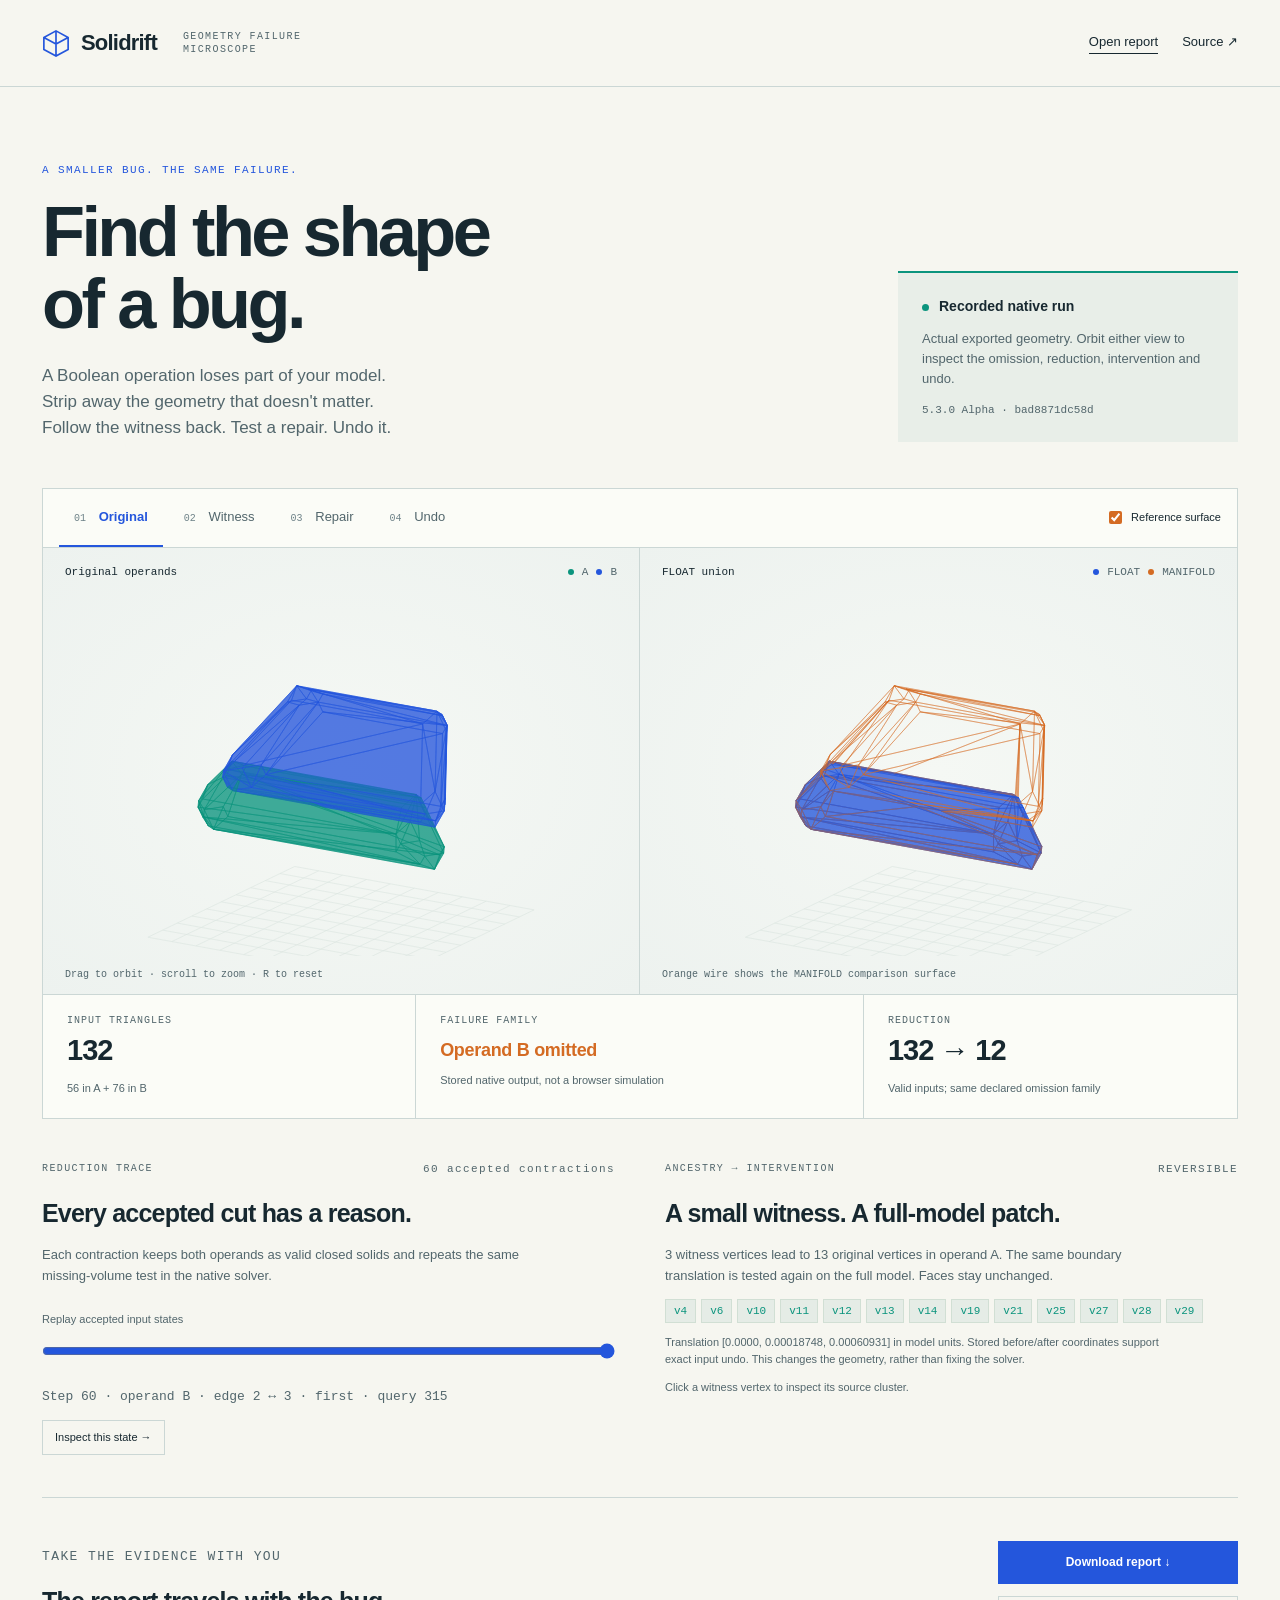
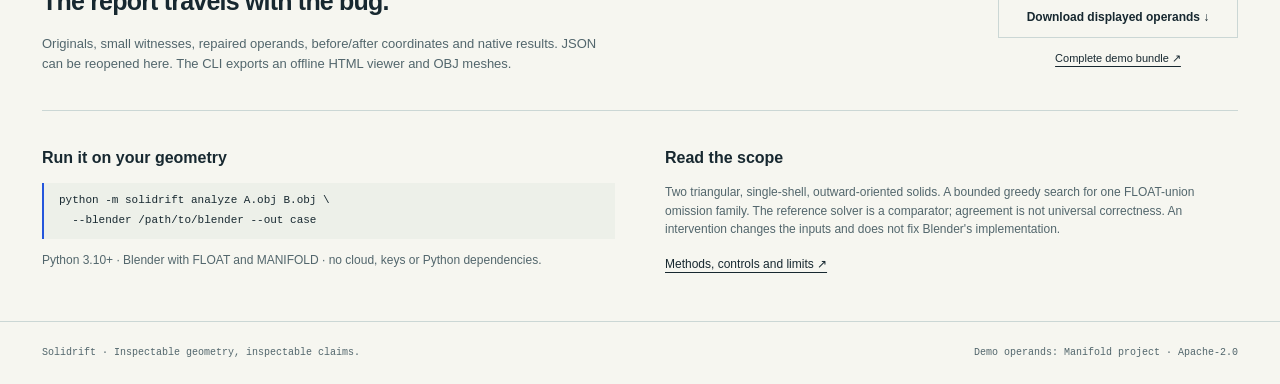
==== index.html @ 68c34d04 "Publish recorded native Solidrift investigation and portable evidence" ====
<!doctype html>
<html lang="en">
<head>
<meta charset="utf-8"><meta name="viewport" content="width=device-width,initial-scale=1">
<meta name="description" content="A geometry failure microscope. Inspect a real Blender Boolean failure, its valid reduced witness, and a reversible patch.">
<title>Solidrift · Find the shape of a bug</title>
<link rel="stylesheet" href="style.css">
</head>
<body>
<header><a class="brand" href="#"><svg viewBox="0 0 30 30" aria-hidden="true"><path d="M15 2 28 9 28 22 15 29 2 22 2 9Z M2 9 15 16 28 9 M15 16V29 M15 2V16"/></svg>Solidrift<span>GEOMETRY FAILURE MICROSCOPE</span></a><nav><label class="load">Open report<input id="file" type="file" accept=".json,application/json"></label><a href="https://github.com/nazeeh111/Solidrift">Source ↗</a></nav></header>
<main>
<section class="intro"><div><p class="eyebrow">A SMALLER BUG. THE SAME FAILURE.</p><h1>Find the shape<br>of a bug.</h1><p class="lead">A Boolean operation loses part of your model.<br>Strip away the geometry that doesn't matter.<br>Follow the witness back. Test a repair. Undo it.</p></div><aside class="receipt"><span class="dot"></span><b id="receipt-title">Loading native evidence</b><p id="receipt-detail">This viewer displays recorded geometry. Analysis runs locally in Blender.</p><p class="mono" id="backend"></p></aside></section>
<div id="error" role="alert" hidden></div>
<section class="workbench" aria-label="Geometry investigation">
<div class="stagebar" role="group" aria-label="Investigation stage"><button data-stage="original" class="active"><span>01</span> Original</button><button data-stage="witness"><span>02</span> Witness</button><button data-stage="repaired"><span>03</span> Repair</button><button data-stage="undo"><span>04</span> Undo</button><label class="reference"><input id="reference" type="checkbox" checked> Reference surface</label></div>
<div class="canvases"><figure><figcaption><span id="input-title">Input operands</span><span class="key"><i class="a"></i>A <i class="b"></i>B</span></figcaption><canvas id="input" tabindex="0" aria-label="Input mesh viewer. Drag to orbit, scroll to zoom, arrow keys to rotate, R to reset."></canvas><p class="canvas-note" id="input-note">Drag to orbit · scroll to zoom · R to reset</p></figure><figure><figcaption><span id="output-title">FLOAT union</span><span class="key"><i class="f"></i>FLOAT <i class="r"></i>MANIFOLD</span></figcaption><canvas id="output" tabindex="0" aria-label="Boolean output viewer. Drag to orbit, scroll to zoom, arrow keys to rotate, R to reset."></canvas><p class="canvas-note" id="output-note">Orange wire shows the comparison solver</p></figure></div>
<div class="facts"><div><small>INPUT TRIANGLES</small><strong id="triangles">—</strong><span id="triangle-detail"></span></div><div><small>FAILURE FAMILY</small><strong class="status" id="fault">—</strong><span id="fault-detail"></span></div><div><small id="third-label">REDUCTION</small><strong id="third">—</strong><span id="third-detail"></span></div></div>
</section>
<section class="inspection"><div class="timeline"><div class="section-title"><span>REDUCTION TRACE</span><span class="mono" id="step-count"></span></div><h2>Every accepted cut has a reason.</h2><p>Each contraction keeps both operands as valid closed solids and repeats the same missing-volume test in the native solver.</p><label for="step">Replay accepted input states</label><input id="step" type="range" min="0" max="0" value="0"><p id="step-detail" class="mono"></p><button id="trace-view" class="quiet">Inspect this state →</button></div><div class="ancestry"><div class="section-title"><span>ANCESTRY → INTERVENTION</span><span class="mono">REVERSIBLE</span></div><h2>A small witness. A full-model patch.</h2><p id="patch-description"></p><div id="patch-vertices" class="indices"></div><p class="annotation" id="patch-bound"></p><p class="annotation" id="selection">Click a witness vertex to inspect its source cluster.</p></div></section>
<section class="exports"><div><p class="eyebrow">TAKE THE EVIDENCE WITH YOU</p><h2>The report travels with the bug.</h2><p>Originals, small witnesses, repaired operands, before/after coordinates and native results. JSON can be reopened here. The CLI exports an offline HTML viewer and OBJ meshes.</p></div><div class="export-actions"><button id="download-json">Download report ↓</button><button id="download-input" class="quiet">Download displayed operands ↓</button><a id="evidence-link" href="demo/evidence.zip">Complete demo bundle ↗</a></div></section>
<section class="boundaries"><div><h3>Run it on your geometry</h3><pre><code>python -m solidrift analyze A.obj B.obj \
  --blender /path/to/blender --out case</code></pre><p>Python 3.10+ · Blender with FLOAT and MANIFOLD · no cloud, keys or Python dependencies.</p></div><div><h3>Read the scope</h3><p id="scope">Two triangular, single-shell, outward-oriented solids. A bounded greedy search for one FLOAT-union omission family. The reference solver is a comparator; agreement is not universal correctness. An intervention changes the inputs and does not fix Blender's implementation.</p><a href="https://github.com/nazeeh111/Solidrift/blob/main/docs/EVIDENCE.md">Methods, controls and limits ↗</a></div></section>
</main><footer><span>Solidrift · Inspectable geometry, inspectable claims.</span><span>Demo operands: Manifold project · Apache-2.0</span></footer>
<script id="solidrift-data" type="application/json">__SOLIDRIFT_DATA__</script>
<script src="app.js"></script>
</body></html>
---- style.css ----
:root{--paper:#f6f6f0;--ink:#172830;--muted:#52666c;--line:#cbd7d5;--blue:#2456dc;--teal:#0b947d;--orange:#d46b23}*{box-sizing:border-box}body{margin:0;background:var(--paper);color:var(--ink);font:15px/1.55 -apple-system,BlinkMacSystemFont,"Segoe UI",sans-serif}button,input,a{ -webkit-tap-highlight-color:transparent}button,a,label{touch-action:manipulation}a{color:inherit;text-underline-offset:4px}button{font:inherit;cursor:pointer}button:focus-visible,a:focus-visible,label:focus-within,canvas:focus-visible{outline:3px solid var(--blue);outline-offset:3px}header{max-width:1440px;padding:26px 42px;display:flex;justify-content:space-between;align-items:center;margin:auto;border-bottom:1px solid var(--line)}.brand{font-size:22px;font-weight:750;letter-spacing:-.8px;text-decoration:none;display:flex;align-items:center;gap:11px}.brand svg{width:28px;fill:none;stroke:var(--blue);stroke-width:1.8}.brand span{font:10px/1.3 ui-monospace,monospace;letter-spacing:1.4px;margin-left:15px;color:var(--muted);max-width:140px}nav{display:flex;gap:24px;font-size:13px}nav a{text-decoration:none}.load{cursor:pointer;border-bottom:1px solid var(--ink)}.load input{position:absolute;width:1px;height:1px;opacity:0}main{max-width:1320px;padding:0 42px;margin:auto}.intro{display:flex;justify-content:space-between;align-items:flex-end;padding:64px 0 46px;gap:40px}.eyebrow,.section-title{font:11px/1.5 ui-monospace,monospace;letter-spacing:1.4px;color:var(--blue)}h1{font-size:clamp(45px,5.5vw,76px);line-height:1.03;letter-spacing:-3.6px;margin:17px 0 22px;font-weight:630}h2{font-size:25px;letter-spacing:-.8px;font-weight:600;margin:16px 0 10px}h3{font-size:16px;font-weight:650;margin:0 0 12px}.lead{font-size:17px;line-height:1.55;margin:0;color:var(--muted)}.receipt{max-width:340px;padding:23px 24px;background:#e8eee8;border-top:2px solid var(--teal);font-size:13px;align-self:flex-end}.receipt p{color:var(--muted);margin:12px 0 0}.receipt b{font-size:14px}.dot{display:inline-block;width:7px;height:7px;border-radius:50%;background:var(--teal);margin-right:10px}.mono{font-family:ui-monospace,SFMono-Regular,Consolas,monospace;font-size:11px}.workbench{border:1px solid var(--line);background:#fbfcf7}.stagebar{display:flex;border-bottom:1px solid var(--line);padding:0 16px;gap:6px;align-items:center}.stagebar button{border:0;background:none;color:var(--muted);padding:18px 15px;font-size:13px;border-bottom:2px solid transparent}.stagebar button span{font:10px ui-monospace,monospace;padding-right:9px;color:#6f8389}.stagebar button.active{color:var(--blue);border-bottom-color:var(--blue);font-weight:650}.stagebar button:disabled{opacity:.4;cursor:default}.reference{margin-left:auto;font-size:11px;display:flex;align-items:center;gap:6px}.reference input{accent-color:var(--orange)}.canvases{display:grid;grid-template-columns:1fr 1fr}figure{margin:0;min-width:0;position:relative;background:radial-gradient(ellipse at 50% 50%,#f5f8f4,#edf2ef)}figure:first-child{border-right:1px solid var(--line)}figcaption{display:flex;justify-content:space-between;padding:18px 22px;font:11px ui-monospace,monospace}.key{display:flex;align-items:center;gap:8px;color:var(--muted)}.key i{width:6px;height:6px;border-radius:50%;display:inline-block}.a{background:var(--teal)}.b,.f{background:var(--blue)}.r{background:var(--orange)}canvas{display:block;width:100%;height:360px;touch-action:none;cursor:grab}canvas:active{cursor:grabbing}.canvas-note{font:10px ui-monospace,monospace;color:var(--muted);padding:13px 22px;margin:0;min-height:38px}.facts{display:grid;grid-template-columns:1fr 1.2fr 1fr;border-top:1px solid var(--line)}.facts>div{padding:20px 24px;border-right:1px solid var(--line)}.facts>div:last-child{border:0}.facts small{display:block;font:10px ui-monospace,monospace;letter-spacing:1px;color:var(--muted)}.facts strong{display:block;font-size:29px;font-weight:550;letter-spacing:-1px;line-height:1.35;margin:5px 0}.facts strong.status{font-size:18px;color:var(--orange);letter-spacing:-.3px;padding-top:7px}.facts span{font-size:11px;color:var(--muted)}.inspection{display:grid;grid-template-columns:1fr 1fr;gap:50px;padding:42px 0}.inspection>div{min-width:0}.section-title{display:flex;justify-content:space-between;color:var(--muted);font-size:10px}.inspection p{font-size:13px;color:var(--muted);max-width:500px}.timeline label{display:block;font-size:11px;color:var(--muted);margin-top:25px}.timeline input{width:100%;accent-color:var(--blue);margin:15px 0}.indices{display:flex;gap:5px;flex-wrap:wrap}.indices span{font:11px ui-monospace,monospace;padding:5px 8px;background:#e5ece6;color:var(--teal);border:1px solid #d1dfd4}.annotation{font-size:11px!important}.exports{border-top:1px solid var(--line);border-bottom:1px solid var(--line);padding:36px 0;display:flex;justify-content:space-between;align-items:center;gap:50px}.exports p{font-size:13px;color:var(--muted);max-width:560px;margin-bottom:0}.export-actions{display:flex;flex-direction:column;align-items:stretch;gap:12px;min-width:240px}.export-actions button{background:var(--blue);color:white;border:1px solid var(--blue);padding:11px 17px;font-size:12px;font-weight:600}.quiet{background:transparent!important;border:1px solid var(--line)!important;color:var(--ink)!important;padding:8px 12px;font-size:11px}.export-actions a{font-size:11px;text-align:center}.boundaries{display:grid;grid-template-columns:1fr 1fr;gap:50px;padding:35px 0 40px}.boundaries p{font-size:12px;color:var(--muted)}pre{white-space:pre-wrap;word-break:break-word;font:11px/1.8 ui-monospace,monospace;border-left:2px solid var(--blue);padding:8px 15px;background:#edf0e9;margin:0}.boundaries a{font-size:12px}footer{max-width:1440px;padding:25px 42px;margin:auto;border-top:1px solid var(--line);display:flex;justify-content:space-between;font:10px ui-monospace,monospace;color:var(--muted);gap:20px}#error{padding:15px;margin-bottom:15px;background:#fee9de;color:#753219;border:1px solid #d48154;font-size:13px}button:disabled{opacity:.45;cursor:default}@media(max-width:760px){header{padding:18px 22px}.brand span{display:none}nav{gap:15px;font-size:11px}main{padding:0 22px}.intro{padding:36px 0 26px;display:block}.receipt{max-width:none;margin-top:28px}h1{letter-spacing:-2px}.stagebar{flex-wrap:wrap;padding:0 5px;gap:0}.stagebar button{padding:14px 9px;font-size:11px}.reference{padding:10px;width:100%;margin:0;border-top:1px solid var(--line)}.canvases{grid-template-columns:1fr}figure:first-child{border-right:0;border-bottom:1px solid var(--line)}canvas{height:280px}.facts{grid-template-columns:1fr 1fr}.facts>div{padding:15px}.facts>div:last-child{grid-column:1/-1;border-top:1px solid var(--line)}.facts strong{font-size:23px}.inspection,.boundaries{grid-template-columns:1fr;gap:28px}.exports{display:block}.export-actions{margin-top:25px}.export-actions a{text-align:left}footer{padding:20px 22px;flex-direction:column;gap:9px}}@media(prefers-reduced-motion:reduce){*{scroll-behavior:auto!important}}
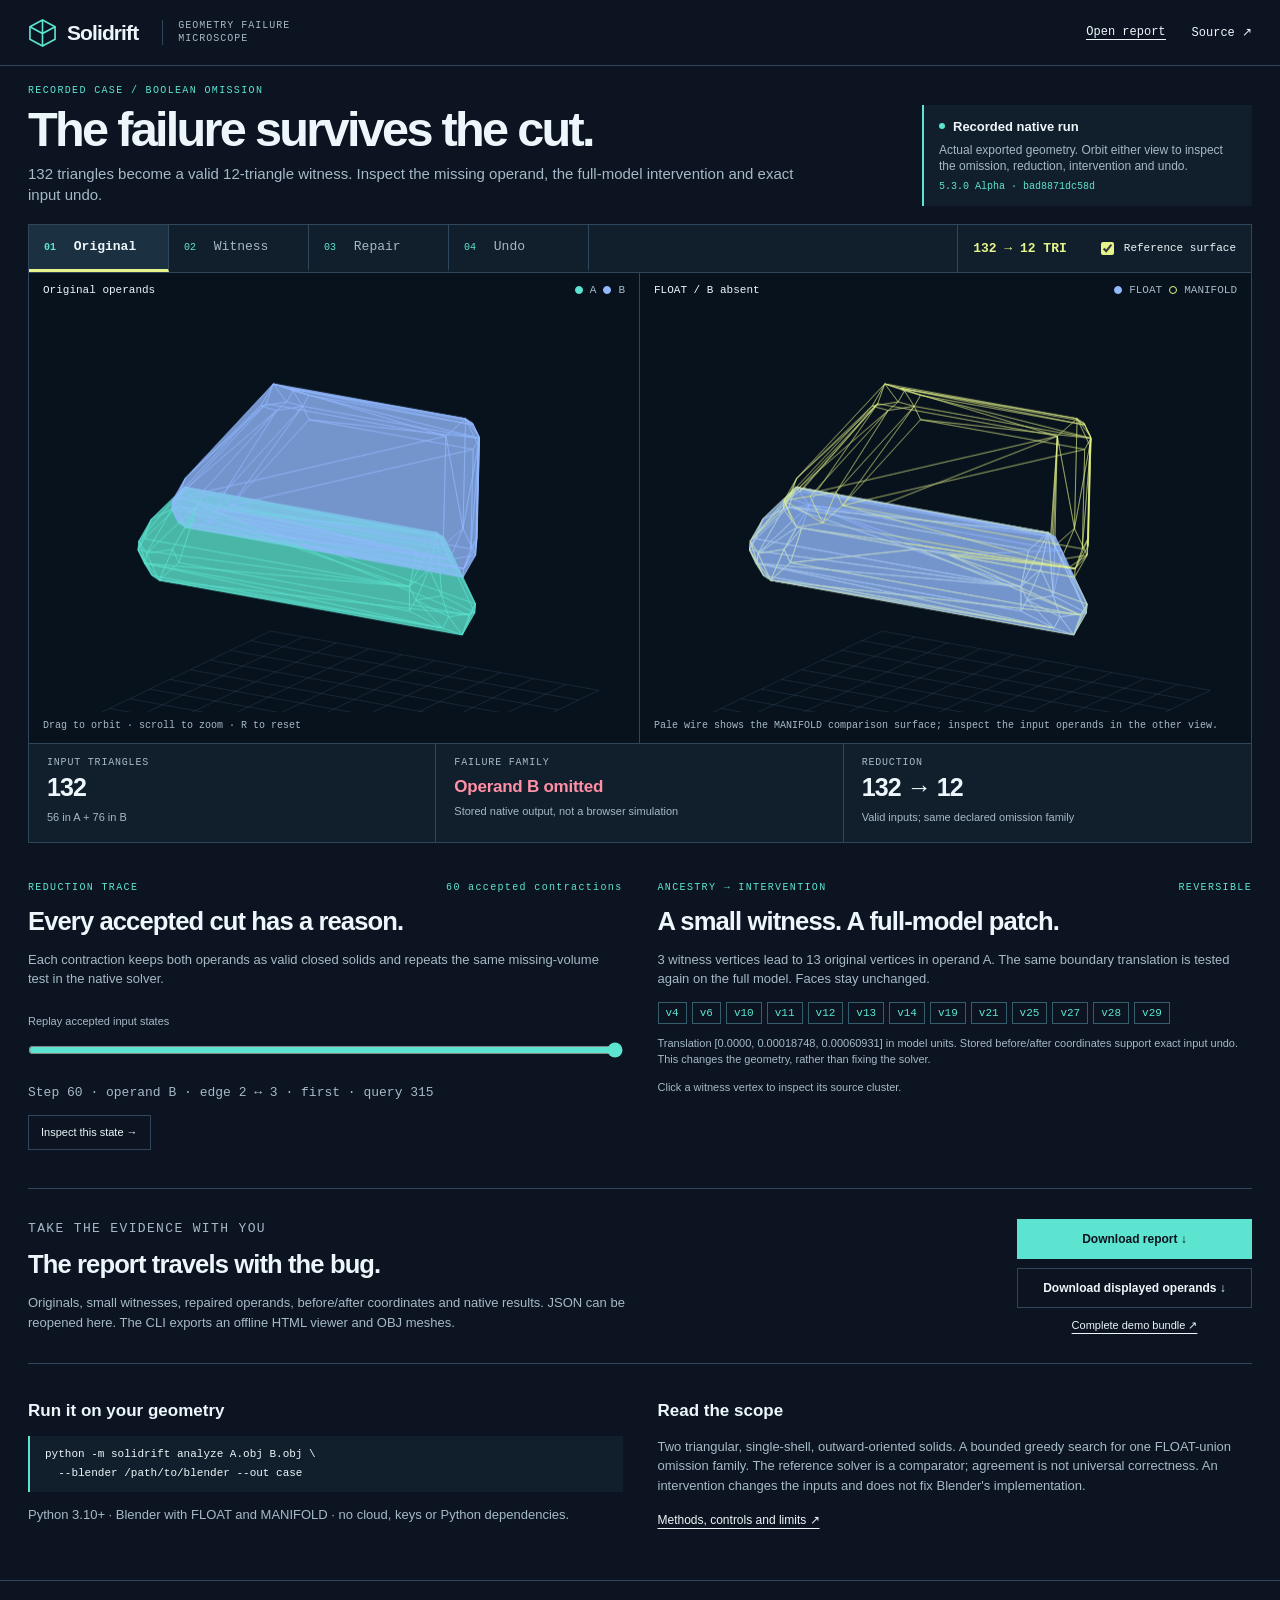
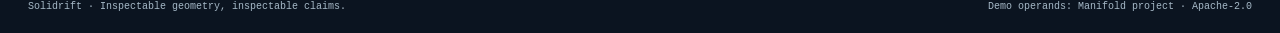
==== commit dcf41ea0: "Deploy report-backed Solidrift viewer and film" ====
--- a/index.html
+++ b/index.html
@@ -4,20 +4,21 @@
 <meta charset="utf-8"><meta name="viewport" content="width=device-width,initial-scale=1">
 <meta name="description" content="A geometry failure microscope. Inspect a real Blender Boolean failure, its valid reduced witness, and a reversible patch.">
 <title>Solidrift · Find the shape of a bug</title>
+<link rel="icon" href="./favicon.svg" type="image/svg+xml">
 <link rel="stylesheet" href="style.css">
 </head>
 <body>
 <header><a class="brand" href="#"><svg viewBox="0 0 30 30" aria-hidden="true"><path d="M15 2 28 9 28 22 15 29 2 22 2 9Z M2 9 15 16 28 9 M15 16V29 M15 2V16"/></svg>Solidrift<span>GEOMETRY FAILURE MICROSCOPE</span></a><nav><label class="load">Open report<input id="file" type="file" accept=".json,application/json"></label><a href="https://github.com/nazeeh111/Solidrift">Source ↗</a></nav></header>
 <main>
-<section class="intro"><div><p class="eyebrow">A SMALLER BUG. THE SAME FAILURE.</p><h1>Find the shape<br>of a bug.</h1><p class="lead">A Boolean operation loses part of your model.<br>Strip away the geometry that doesn't matter.<br>Follow the witness back. Test a repair. Undo it.</p></div><aside class="receipt"><span class="dot"></span><b id="receipt-title">Loading native evidence</b><p id="receipt-detail">This viewer displays recorded geometry. Analysis runs locally in Blender.</p><p class="mono" id="backend"></p></aside></section>
+<section class="intro"><div><p class="eyebrow" id="case-eyebrow">GEOMETRY FAILURE MICROSCOPE / LOADING</p><h1 id="case-headline">Inspect the recorded case.</h1><p class="lead" id="case-lead">Loading the stored operands and native outputs.</p></div><aside class="receipt"><span class="dot"></span><b id="receipt-title">Loading native evidence</b><p id="receipt-detail">This viewer displays recorded geometry. Analysis runs locally in Blender.</p><p class="mono" id="backend"></p></aside></section>
 <div id="error" role="alert" hidden></div>
 <section class="workbench" aria-label="Geometry investigation">
-<div class="stagebar" role="group" aria-label="Investigation stage"><button data-stage="original" class="active"><span>01</span> Original</button><button data-stage="witness"><span>02</span> Witness</button><button data-stage="repaired"><span>03</span> Repair</button><button data-stage="undo"><span>04</span> Undo</button><label class="reference"><input id="reference" type="checkbox" checked> Reference surface</label></div>
-<div class="canvases"><figure><figcaption><span id="input-title">Input operands</span><span class="key"><i class="a"></i>A <i class="b"></i>B</span></figcaption><canvas id="input" tabindex="0" aria-label="Input mesh viewer. Drag to orbit, scroll to zoom, arrow keys to rotate, R to reset."></canvas><p class="canvas-note" id="input-note">Drag to orbit · scroll to zoom · R to reset</p></figure><figure><figcaption><span id="output-title">FLOAT union</span><span class="key"><i class="f"></i>FLOAT <i class="r"></i>MANIFOLD</span></figcaption><canvas id="output" tabindex="0" aria-label="Boolean output viewer. Drag to orbit, scroll to zoom, arrow keys to rotate, R to reset."></canvas><p class="canvas-note" id="output-note">Orange wire shows the comparison solver</p></figure></div>
+<div class="stagebar" role="group" aria-label="Investigation stage"><button data-stage="original" class="active"><span>01</span> Original</button><button data-stage="witness"><span>02</span> Witness</button><button data-stage="repaired"><span>03</span> Repair</button><button data-stage="undo"><span>04</span> Undo</button><span class="case-ratio" id="case-ratio" aria-label="Triangle reduction">—</span><label class="reference"><input id="reference" type="checkbox" checked> Reference surface</label></div>
+<div class="canvases"><figure><figcaption><span id="input-title">Input operands</span><span class="key"><i class="a"></i>A <i class="b"></i>B</span></figcaption><canvas id="input" tabindex="0" aria-label="Input mesh viewer. Drag to orbit, scroll to zoom, arrow keys to rotate, R to reset."></canvas><p class="canvas-note" id="input-note">Drag to orbit · scroll to zoom · R to reset</p></figure><figure><figcaption><span id="output-title">FLOAT union</span><span class="key"><i class="f"></i>FLOAT <i class="r"></i>MANIFOLD</span></figcaption><canvas id="output" tabindex="0" aria-label="Boolean output viewer. Drag to orbit, scroll to zoom, arrow keys to rotate, R to reset."></canvas><p class="canvas-note" id="output-note">Pale wire shows the MANIFOLD comparison surface</p></figure></div>
 <div class="facts"><div><small>INPUT TRIANGLES</small><strong id="triangles">—</strong><span id="triangle-detail"></span></div><div><small>FAILURE FAMILY</small><strong class="status" id="fault">—</strong><span id="fault-detail"></span></div><div><small id="third-label">REDUCTION</small><strong id="third">—</strong><span id="third-detail"></span></div></div>
 </section>
 <section class="inspection"><div class="timeline"><div class="section-title"><span>REDUCTION TRACE</span><span class="mono" id="step-count"></span></div><h2>Every accepted cut has a reason.</h2><p>Each contraction keeps both operands as valid closed solids and repeats the same missing-volume test in the native solver.</p><label for="step">Replay accepted input states</label><input id="step" type="range" min="0" max="0" value="0"><p id="step-detail" class="mono"></p><button id="trace-view" class="quiet">Inspect this state →</button></div><div class="ancestry"><div class="section-title"><span>ANCESTRY → INTERVENTION</span><span class="mono">REVERSIBLE</span></div><h2>A small witness. A full-model patch.</h2><p id="patch-description"></p><div id="patch-vertices" class="indices"></div><p class="annotation" id="patch-bound"></p><p class="annotation" id="selection">Click a witness vertex to inspect its source cluster.</p></div></section>
-<section class="exports"><div><p class="eyebrow">TAKE THE EVIDENCE WITH YOU</p><h2>The report travels with the bug.</h2><p>Originals, small witnesses, repaired operands, before/after coordinates and native results. JSON can be reopened here. The CLI exports an offline HTML viewer and OBJ meshes.</p></div><div class="export-actions"><button id="download-json">Download report ↓</button><button id="download-input" class="quiet">Download displayed operands ↓</button><a id="evidence-link" href="demo/evidence.zip">Complete demo bundle ↗</a></div></section>
+<section class="exports"><div><p class="eyebrow">TAKE THE EVIDENCE WITH YOU</p><h2>The report travels with the bug.</h2><p>Originals, small witnesses, repaired operands, before/after coordinates and native results. JSON can be reopened here. The CLI exports an offline HTML viewer and OBJ meshes.</p></div><div class="export-actions"><button id="download-json">Download report ↓</button><button id="download-input" class="quiet">Download displayed operands ↓</button><a id="evidence-link" href="https://nazeeh111.github.io/Solidrift/demo/evidence.zip">Complete demo bundle ↗</a></div></section>
 <section class="boundaries"><div><h3>Run it on your geometry</h3><pre><code>python -m solidrift analyze A.obj B.obj \
   --blender /path/to/blender --out case</code></pre><p>Python 3.10+ · Blender with FLOAT and MANIFOLD · no cloud, keys or Python dependencies.</p></div><div><h3>Read the scope</h3><p id="scope">Two triangular, single-shell, outward-oriented solids. A bounded greedy search for one FLOAT-union omission family. The reference solver is a comparator; agreement is not universal correctness. An intervention changes the inputs and does not fix Blender's implementation.</p><a href="https://github.com/nazeeh111/Solidrift/blob/main/docs/EVIDENCE.md">Methods, controls and limits ↗</a></div></section>
 </main><footer><span>Solidrift · Inspectable geometry, inspectable claims.</span><span>Demo operands: Manifold project · Apache-2.0</span></footer>
--- a/style.css
+++ b/style.css
@@ -1 +1,131 @@
-:root{--paper:#f6f6f0;--ink:#172830;--muted:#52666c;--line:#cbd7d5;--blue:#2456dc;--teal:#0b947d;--orange:#d46b23}*{box-sizing:border-box}body{margin:0;background:var(--paper);color:var(--ink);font:15px/1.55 -apple-system,BlinkMacSystemFont,"Segoe UI",sans-serif}button,input,a{ -webkit-tap-highlight-color:transparent}button,a,label{touch-action:manipulation}a{color:inherit;text-underline-offset:4px}button{font:inherit;cursor:pointer}button:focus-visible,a:focus-visible,label:focus-within,canvas:focus-visible{outline:3px solid var(--blue);outline-offset:3px}header{max-width:1440px;padding:26px 42px;display:flex;justify-content:space-between;align-items:center;margin:auto;border-bottom:1px solid var(--line)}.brand{font-size:22px;font-weight:750;letter-spacing:-.8px;text-decoration:none;display:flex;align-items:center;gap:11px}.brand svg{width:28px;fill:none;stroke:var(--blue);stroke-width:1.8}.brand span{font:10px/1.3 ui-monospace,monospace;letter-spacing:1.4px;margin-left:15px;color:var(--muted);max-width:140px}nav{display:flex;gap:24px;font-size:13px}nav a{text-decoration:none}.load{cursor:pointer;border-bottom:1px solid var(--ink)}.load input{position:absolute;width:1px;height:1px;opacity:0}main{max-width:1320px;padding:0 42px;margin:auto}.intro{display:flex;justify-content:space-between;align-items:flex-end;padding:64px 0 46px;gap:40px}.eyebrow,.section-title{font:11px/1.5 ui-monospace,monospace;letter-spacing:1.4px;color:var(--blue)}h1{font-size:clamp(45px,5.5vw,76px);line-height:1.03;letter-spacing:-3.6px;margin:17px 0 22px;font-weight:630}h2{font-size:25px;letter-spacing:-.8px;font-weight:600;margin:16px 0 10px}h3{font-size:16px;font-weight:650;margin:0 0 12px}.lead{font-size:17px;line-height:1.55;margin:0;color:var(--muted)}.receipt{max-width:340px;padding:23px 24px;background:#e8eee8;border-top:2px solid var(--teal);font-size:13px;align-self:flex-end}.receipt p{color:var(--muted);margin:12px 0 0}.receipt b{font-size:14px}.dot{display:inline-block;width:7px;height:7px;border-radius:50%;background:var(--teal);margin-right:10px}.mono{font-family:ui-monospace,SFMono-Regular,Consolas,monospace;font-size:11px}.workbench{border:1px solid var(--line);background:#fbfcf7}.stagebar{display:flex;border-bottom:1px solid var(--line);padding:0 16px;gap:6px;align-items:center}.stagebar button{border:0;background:none;color:var(--muted);padding:18px 15px;font-size:13px;border-bottom:2px solid transparent}.stagebar button span{font:10px ui-monospace,monospace;padding-right:9px;color:#6f8389}.stagebar button.active{color:var(--blue);border-bottom-color:var(--blue);font-weight:650}.stagebar button:disabled{opacity:.4;cursor:default}.reference{margin-left:auto;font-size:11px;display:flex;align-items:center;gap:6px}.reference input{accent-color:var(--orange)}.canvases{display:grid;grid-template-columns:1fr 1fr}figure{margin:0;min-width:0;position:relative;background:radial-gradient(ellipse at 50% 50%,#f5f8f4,#edf2ef)}figure:first-child{border-right:1px solid var(--line)}figcaption{display:flex;justify-content:space-between;padding:18px 22px;font:11px ui-monospace,monospace}.key{display:flex;align-items:center;gap:8px;color:var(--muted)}.key i{width:6px;height:6px;border-radius:50%;display:inline-block}.a{background:var(--teal)}.b,.f{background:var(--blue)}.r{background:var(--orange)}canvas{display:block;width:100%;height:360px;touch-action:none;cursor:grab}canvas:active{cursor:grabbing}.canvas-note{font:10px ui-monospace,monospace;color:var(--muted);padding:13px 22px;margin:0;min-height:38px}.facts{display:grid;grid-template-columns:1fr 1.2fr 1fr;border-top:1px solid var(--line)}.facts>div{padding:20px 24px;border-right:1px solid var(--line)}.facts>div:last-child{border:0}.facts small{display:block;font:10px ui-monospace,monospace;letter-spacing:1px;color:var(--muted)}.facts strong{display:block;font-size:29px;font-weight:550;letter-spacing:-1px;line-height:1.35;margin:5px 0}.facts strong.status{font-size:18px;color:var(--orange);letter-spacing:-.3px;padding-top:7px}.facts span{font-size:11px;color:var(--muted)}.inspection{display:grid;grid-template-columns:1fr 1fr;gap:50px;padding:42px 0}.inspection>div{min-width:0}.section-title{display:flex;justify-content:space-between;color:var(--muted);font-size:10px}.inspection p{font-size:13px;color:var(--muted);max-width:500px}.timeline label{display:block;font-size:11px;color:var(--muted);margin-top:25px}.timeline input{width:100%;accent-color:var(--blue);margin:15px 0}.indices{display:flex;gap:5px;flex-wrap:wrap}.indices span{font:11px ui-monospace,monospace;padding:5px 8px;background:#e5ece6;color:var(--teal);border:1px solid #d1dfd4}.annotation{font-size:11px!important}.exports{border-top:1px solid var(--line);border-bottom:1px solid var(--line);padding:36px 0;display:flex;justify-content:space-between;align-items:center;gap:50px}.exports p{font-size:13px;color:var(--muted);max-width:560px;margin-bottom:0}.export-actions{display:flex;flex-direction:column;align-items:stretch;gap:12px;min-width:240px}.export-actions button{background:var(--blue);color:white;border:1px solid var(--blue);padding:11px 17px;font-size:12px;font-weight:600}.quiet{background:transparent!important;border:1px solid var(--line)!important;color:var(--ink)!important;padding:8px 12px;font-size:11px}.export-actions a{font-size:11px;text-align:center}.boundaries{display:grid;grid-template-columns:1fr 1fr;gap:50px;padding:35px 0 40px}.boundaries p{font-size:12px;color:var(--muted)}pre{white-space:pre-wrap;word-break:break-word;font:11px/1.8 ui-monospace,monospace;border-left:2px solid var(--blue);padding:8px 15px;background:#edf0e9;margin:0}.boundaries a{font-size:12px}footer{max-width:1440px;padding:25px 42px;margin:auto;border-top:1px solid var(--line);display:flex;justify-content:space-between;font:10px ui-monospace,monospace;color:var(--muted);gap:20px}#error{padding:15px;margin-bottom:15px;background:#fee9de;color:#753219;border:1px solid #d48154;font-size:13px}button:disabled{opacity:.45;cursor:default}@media(max-width:760px){header{padding:18px 22px}.brand span{display:none}nav{gap:15px;font-size:11px}main{padding:0 22px}.intro{padding:36px 0 26px;display:block}.receipt{max-width:none;margin-top:28px}h1{letter-spacing:-2px}.stagebar{flex-wrap:wrap;padding:0 5px;gap:0}.stagebar button{padding:14px 9px;font-size:11px}.reference{padding:10px;width:100%;margin:0;border-top:1px solid var(--line)}.canvases{grid-template-columns:1fr}figure:first-child{border-right:0;border-bottom:1px solid var(--line)}canvas{height:280px}.facts{grid-template-columns:1fr 1fr}.facts>div{padding:15px}.facts>div:last-child{grid-column:1/-1;border-top:1px solid var(--line)}.facts strong{font-size:23px}.inspection,.boundaries{grid-template-columns:1fr;gap:28px}.exports{display:block}.export-actions{margin-top:25px}.export-actions a{text-align:left}footer{padding:20px 22px;flex-direction:column;gap:9px}}@media(prefers-reduced-motion:reduce){*{scroll-behavior:auto!important}}
+:root {
+  color-scheme: dark;
+  --paper: #0b1420;
+  --surface: #111e2b;
+  --plate: #08121d;
+  --ink: #edf6fb;
+  --muted: #a6b9c7;
+  --line: #30465a;
+  --blue: #93b9ff;
+  --teal: #5de4d0;
+  --orange: #e6f58a;
+  --failure: #ff90a6;
+  --mono: ui-monospace, SFMono-Regular, Consolas, monospace;
+}
+* { box-sizing: border-box; }
+html { background: var(--paper); }
+body { margin: 0; color: var(--ink); background: var(--paper); font: 15px/1.5 -apple-system, BlinkMacSystemFont, 'Segoe UI', sans-serif; }
+button, input, a { -webkit-tap-highlight-color: transparent; }
+button, a, label { touch-action: manipulation; }
+button { font: inherit; cursor: pointer; }
+a { color: inherit; text-underline-offset: 4px; }
+button:focus-visible, a:focus-visible, label:focus-within, canvas:focus-visible, input:focus-visible { outline: 3px solid var(--orange); outline-offset: 3px; }
+header { min-height: 66px; padding: 13px 28px; border-bottom: 1px solid var(--line); display: flex; align-items: center; justify-content: space-between; gap: 20px; }
+.brand { display: inline-flex; align-items: center; gap: 10px; font-size: 21px; font-weight: 720; letter-spacing: -.9px; text-decoration: none; }
+.brand svg { width: 29px; fill: none; stroke: var(--teal); stroke-width: 1.7; }
+.brand span { margin-left: 14px; padding-left: 15px; border-left: 1px solid var(--line); max-width: 155px; color: var(--muted); font: 10px/1.25 var(--mono); letter-spacing: 1px; }
+nav { display: flex; align-items: center; gap: 26px; font: 12px var(--mono); }
+nav a { text-decoration: none; }
+nav a:hover, .load:hover { color: var(--teal); }
+.load { cursor: pointer; border-bottom: 1px solid currentColor; }
+.load input { position: absolute; width: 1px; height: 1px; opacity: 0; }
+main { max-width: 1480px; padding: 0 28px; margin: auto; }
+.intro { display: grid; grid-template-columns: minmax(0, 1fr) minmax(255px, 330px); gap: 26px; align-items: end; padding: 18px 0; }
+.eyebrow, .section-title { color: var(--teal); font: 10px/1.4 var(--mono); letter-spacing: 1.35px; }
+.eyebrow { margin: 0; }
+h1 { margin: 7px 0 8px; max-width: 920px; font-size: clamp(38px, 3.8vw, 58px); font-weight: 690; letter-spacing: -2.7px; line-height: 1.02; }
+.lead { margin: 0; max-width: 780px; color: var(--muted); font-size: 15px; line-height: 1.45; }
+h2 { margin: 12px 0 9px; font-size: clamp(23px, 2vw, 30px); letter-spacing: -.9px; line-height: 1.16; }
+h3 { margin: 0 0 12px; font-size: 17px; }
+.receipt { padding: 12px 15px 13px; border-left: 2px solid var(--teal); background: var(--surface); font-size: 12px; }
+.receipt b { font-size: 13px; }
+.receipt p { margin: 5px 0 0; color: var(--muted); line-height: 1.36; }
+.receipt .mono { color: var(--teal); }
+.dot { display: inline-block; margin-right: 8px; width: 6px; height: 6px; border-radius: 50%; background: var(--teal); vertical-align: 2px; }
+.mono { font: 10px/1.4 var(--mono); }
+.workbench { overflow: hidden; border: 1px solid var(--line); background: var(--surface); }
+.stagebar { display: flex; align-items: stretch; gap: 0; border-bottom: 1px solid var(--line); }
+.stagebar button { flex: 0 0 auto; min-width: 140px; padding: 14px 15px; border: 0; border-right: 1px solid var(--line); border-bottom: 3px solid transparent; background: none; color: var(--muted); font: 13px/1.2 var(--mono); text-align: left; }
+.stagebar button:hover:not(:disabled) { background: #1b3040; color: var(--ink); }
+.stagebar button span { padding-right: 10px; color: var(--teal); font-size: 10px; }
+.stagebar button.active { background: #1b3040; border-bottom-color: var(--orange); color: var(--ink); font-weight: 700; }
+.stagebar button:disabled { opacity: .48; cursor: default; }
+.case-ratio { display: flex; align-items: center; margin-left: auto; padding: 0 15px; border-left: 1px solid var(--line); color: var(--orange); font: 700 13px var(--mono); white-space: nowrap; }
+.reference { display: flex; align-items: center; gap: 7px; padding: 0 15px; font: 11px var(--mono); white-space: nowrap; }
+.reference input { accent-color: var(--orange); }
+.canvases { display: grid; grid-template-columns: 1fr 1fr; }
+figure { min-width: 0; margin: 0; background: var(--plate); }
+figure:first-child { border-right: 1px solid var(--line); }
+figcaption { display: flex; align-items: center; justify-content: space-between; gap: 12px; padding: 11px 14px 7px; color: var(--ink); font: 11px var(--mono); }
+.key { display: flex; align-items: center; gap: 7px; color: var(--muted); white-space: nowrap; }
+.key i { width: 8px; height: 8px; display: inline-block; border: 1px solid currentColor; border-radius: 50%; }
+.key .a { color: var(--teal); background: var(--teal); }
+.key .b, .key .f { color: var(--blue); background: var(--blue); }
+.key .r { color: var(--orange); background: transparent; }
+canvas { display: block; width: 100%; height: clamp(320px, 32vw, 490px); touch-action: none; cursor: grab; }
+canvas:active { cursor: grabbing; }
+.canvas-note { min-height: 31px; margin: 0; padding: 7px 14px; color: var(--muted); font: 10px/1.35 var(--mono); }
+.facts { display: grid; grid-template-columns: repeat(3, 1fr); border-top: 1px solid var(--line); }
+.facts>div { padding: 13px 18px 15px; border-right: 1px solid var(--line); }
+.facts>div:last-child { border-right: 0; }
+.facts small { display: block; color: var(--muted); font: 10px var(--mono); letter-spacing: .8px; }
+.facts strong { display: block; margin: 4px 0 1px; font-size: 25px; font-weight: 600; line-height: 1.25; letter-spacing: -.9px; }
+.facts strong.status { padding-top: 4px; color: var(--failure); font-size: 17px; letter-spacing: -.25px; }
+.facts span { color: var(--muted); font-size: 11px; }
+.inspection { display: grid; grid-template-columns: 1fr 1fr; gap: 35px; padding: 38px 0; }
+.inspection>div { min-width: 0; }
+.section-title { display: flex; justify-content: space-between; color: var(--teal); }
+.inspection p, .exports p, .boundaries p { color: var(--muted); font-size: 13px; }
+.timeline label { display: block; margin-top: 24px; font-size: 11px; color: var(--muted); }
+.timeline input { width: 100%; margin: 13px 0; accent-color: var(--teal); }
+.indices { display: flex; flex-wrap: wrap; gap: 5px; }
+.indices span { padding: 4px 7px; border: 1px solid #355d6b; color: var(--teal); font: 11px var(--mono); }
+.annotation { font-size: 11px!important; }
+.quiet { padding: 8px 12px; background: transparent; border: 1px solid var(--line); color: var(--ink); font-size: 11px; }
+.quiet:hover { border-color: var(--teal); }
+.exports { display: flex; align-items: center; justify-content: space-between; gap: 35px; padding: 30px 0; border-block: 1px solid var(--line); }
+.exports p { max-width: 620px; margin-bottom: 0; }
+.export-actions { display: flex; flex-direction: column; gap: 9px; min-width: 235px; }
+.export-actions button { padding: 10px 15px; border: 1px solid var(--teal); background: var(--teal); color: var(--paper); font-size: 12px; font-weight: 700; }
+.export-actions button.quiet { background: transparent; color: var(--ink); border-color: var(--line); }
+.export-actions a { font-size: 11px; text-align: center; }
+.boundaries { display: grid; grid-template-columns: 1fr 1fr; gap: 35px; padding: 34px 0 42px; }
+pre { margin: 0; padding: 9px 15px; overflow-x: auto; border-left: 2px solid var(--teal); background: var(--surface); color: var(--ink); font: 11px/1.75 var(--mono); }
+.boundaries a { font-size: 12px; }
+footer { display: flex; justify-content: space-between; gap: 20px; padding: 20px 28px; border-top: 1px solid var(--line); color: var(--muted); font: 10px var(--mono); }
+#error { margin-bottom: 12px; padding: 12px 15px; border: 1px solid var(--failure); color: var(--ink); background: #39212e; font-size: 12px; }
+button:disabled { opacity: .48; cursor: default; }
+@media(max-width: 900px) { .intro { grid-template-columns: 1fr; gap: 14px; } .receipt { max-width: none; } .stagebar button { min-width: 115px; } }
+@media(max-width: 760px) {
+  header { min-height: 56px; padding: 10px 15px; }
+  .brand { font-size: 19px; }
+  .brand span { display: none; }
+  nav { gap: 13px; font-size: 10px; }
+  main { padding: 0 15px; }
+  .intro { padding: 16px 0 15px; gap: 12px; }
+  h1 { margin: 5px 0 7px; font-size: clamp(31px, 8.2vw, 46px); letter-spacing: -1.5px; }
+  .lead { font-size: 12px; line-height: 1.35; }
+  .receipt { padding: 8px 10px; }
+  .receipt p { display: none; }
+  .receipt .mono { display: none; }
+  .stagebar { display: grid; grid-template-columns: repeat(4, 1fr); }
+  .stagebar button { min-width: 0; padding: 10px 4px; border-right: 1px solid var(--line); font-size: 10px; text-align: center; }
+  .stagebar button span { display: block; padding: 0 0 3px; }
+  .case-ratio { grid-column: 1 / 3; margin-left: 0; padding: 6px 10px; border-top: 1px solid var(--line); border-left: 0; font-size: 11px; }
+  .reference { grid-column: 3 / -1; padding: 6px 10px; border-top: 1px solid var(--line); font-size: 10px; }
+  .canvases { grid-template-columns: 1fr; }
+  figure:first-child { border-right: 0; border-bottom: 1px solid var(--line); }
+  canvas { height: min(72vw, 320px); }
+  #input { height: min(50vw, 200px); }
+  .workbench[data-stage="witness"] #input, .workbench[data-stage="repaired"] #input { height: min(72vw, 320px); }
+  .facts { grid-template-columns: repeat(2, 1fr); }
+  .facts>div { padding: 11px; }
+  .facts>div:last-child { grid-column: 1 / -1; border-top: 1px solid var(--line); }
+  .facts strong { font-size: 21px; }
+  .inspection, .boundaries { grid-template-columns: 1fr; gap: 24px; padding: 28px 0; }
+  .exports { display: block; }
+  .export-actions { margin-top: 20px; }
+  .export-actions a { text-align: left; }
+  footer { padding: 16px; flex-direction: column; gap: 8px; }
+}
+@media(prefers-reduced-motion: reduce) { *, *::before, *::after { scroll-behavior: auto!important; transition-duration: 0.01ms!important; animation-duration: 0.01ms!important; } }
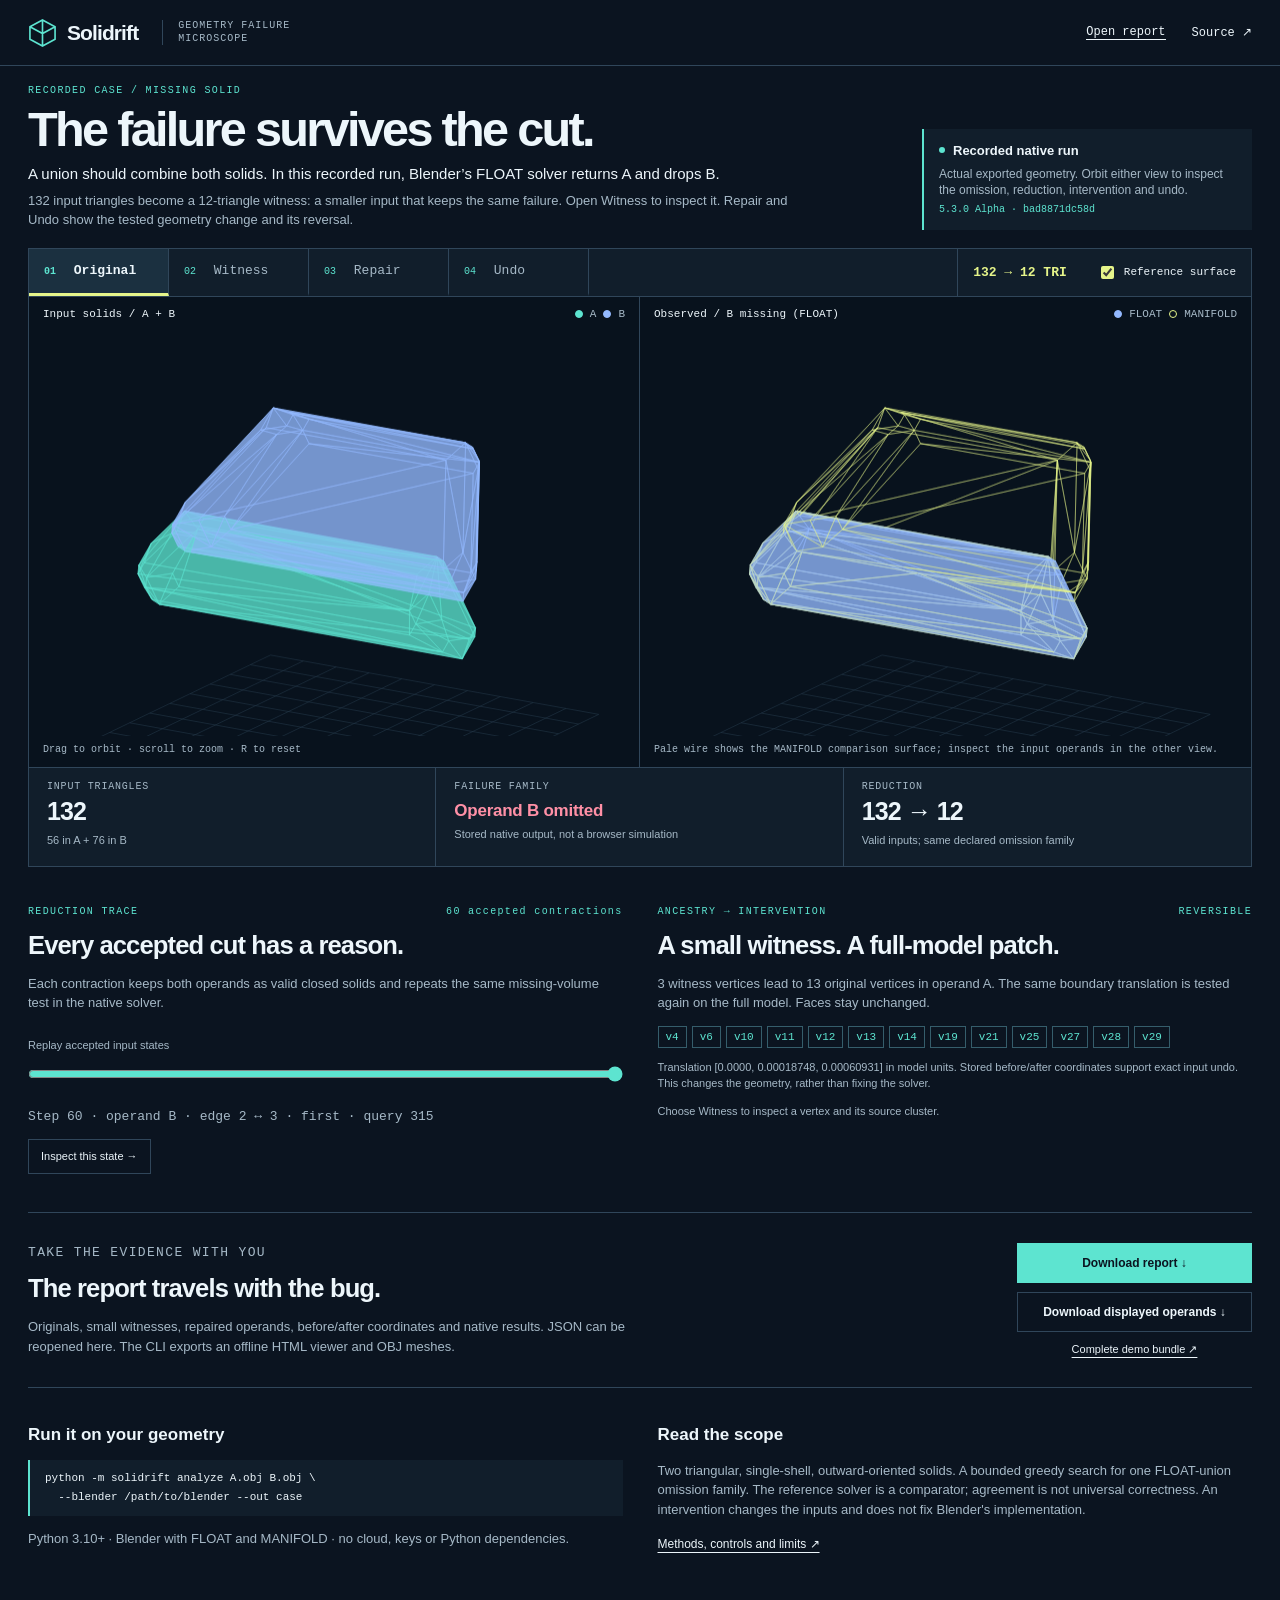
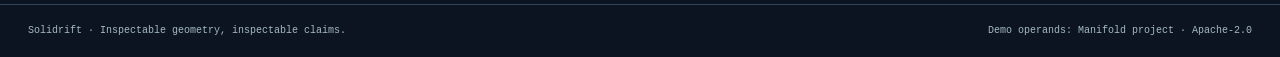
==== commit 9c1072d3: "Publish clearer geometry inspection and partial-evidence labels" ====
--- a/index.html
+++ b/index.html
@@ -10,14 +10,14 @@
 <body>
 <header><a class="brand" href="#"><svg viewBox="0 0 30 30" aria-hidden="true"><path d="M15 2 28 9 28 22 15 29 2 22 2 9Z M2 9 15 16 28 9 M15 16V29 M15 2V16"/></svg>Solidrift<span>GEOMETRY FAILURE MICROSCOPE</span></a><nav><label class="load">Open report<input id="file" type="file" accept=".json,application/json"></label><a href="https://github.com/nazeeh111/Solidrift">Source ↗</a></nav></header>
 <main>
-<section class="intro"><div><p class="eyebrow" id="case-eyebrow">GEOMETRY FAILURE MICROSCOPE / LOADING</p><h1 id="case-headline">Inspect the recorded case.</h1><p class="lead" id="case-lead">Loading the stored operands and native outputs.</p></div><aside class="receipt"><span class="dot"></span><b id="receipt-title">Loading native evidence</b><p id="receipt-detail">This viewer displays recorded geometry. Analysis runs locally in Blender.</p><p class="mono" id="backend"></p></aside></section>
+<section class="intro"><div><p class="eyebrow" id="case-eyebrow">GEOMETRY FAILURE MICROSCOPE / LOADING</p><h1 id="case-headline">Inspect the recorded case.</h1><p class="orientation" id="case-orientation">A union should combine both input solids.</p><p class="lead" id="case-lead">Loading the stored inputs and native outputs.</p></div><aside class="receipt"><span class="dot"></span><b id="receipt-title">Loading native evidence</b><p id="receipt-detail">This viewer displays recorded geometry. Analysis runs locally in Blender.</p><p class="mono" id="backend"></p></aside></section>
 <div id="error" role="alert" hidden></div>
 <section class="workbench" aria-label="Geometry investigation">
 <div class="stagebar" role="group" aria-label="Investigation stage"><button data-stage="original" class="active"><span>01</span> Original</button><button data-stage="witness"><span>02</span> Witness</button><button data-stage="repaired"><span>03</span> Repair</button><button data-stage="undo"><span>04</span> Undo</button><span class="case-ratio" id="case-ratio" aria-label="Triangle reduction">—</span><label class="reference"><input id="reference" type="checkbox" checked> Reference surface</label></div>
 <div class="canvases"><figure><figcaption><span id="input-title">Input operands</span><span class="key"><i class="a"></i>A <i class="b"></i>B</span></figcaption><canvas id="input" tabindex="0" aria-label="Input mesh viewer. Drag to orbit, scroll to zoom, arrow keys to rotate, R to reset."></canvas><p class="canvas-note" id="input-note">Drag to orbit · scroll to zoom · R to reset</p></figure><figure><figcaption><span id="output-title">FLOAT union</span><span class="key"><i class="f"></i>FLOAT <i class="r"></i>MANIFOLD</span></figcaption><canvas id="output" tabindex="0" aria-label="Boolean output viewer. Drag to orbit, scroll to zoom, arrow keys to rotate, R to reset."></canvas><p class="canvas-note" id="output-note">Pale wire shows the MANIFOLD comparison surface</p></figure></div>
 <div class="facts"><div><small>INPUT TRIANGLES</small><strong id="triangles">—</strong><span id="triangle-detail"></span></div><div><small>FAILURE FAMILY</small><strong class="status" id="fault">—</strong><span id="fault-detail"></span></div><div><small id="third-label">REDUCTION</small><strong id="third">—</strong><span id="third-detail"></span></div></div>
 </section>
-<section class="inspection"><div class="timeline"><div class="section-title"><span>REDUCTION TRACE</span><span class="mono" id="step-count"></span></div><h2>Every accepted cut has a reason.</h2><p>Each contraction keeps both operands as valid closed solids and repeats the same missing-volume test in the native solver.</p><label for="step">Replay accepted input states</label><input id="step" type="range" min="0" max="0" value="0"><p id="step-detail" class="mono"></p><button id="trace-view" class="quiet">Inspect this state →</button></div><div class="ancestry"><div class="section-title"><span>ANCESTRY → INTERVENTION</span><span class="mono">REVERSIBLE</span></div><h2>A small witness. A full-model patch.</h2><p id="patch-description"></p><div id="patch-vertices" class="indices"></div><p class="annotation" id="patch-bound"></p><p class="annotation" id="selection">Click a witness vertex to inspect its source cluster.</p></div></section>
+<section class="inspection"><div class="timeline"><div class="section-title"><span>REDUCTION TRACE</span><span class="mono" id="step-count"></span></div><h2>Every accepted cut has a reason.</h2><p>Each contraction keeps both operands as valid closed solids and repeats the same missing-volume test in the native solver.</p><label for="step">Replay accepted input states</label><input id="step" type="range" min="0" max="0" value="0"><p id="step-detail" class="mono"></p><button id="trace-view" class="quiet">Inspect this state →</button></div><div class="ancestry"><div class="section-title"><span>ANCESTRY → INTERVENTION</span><span class="mono">REVERSIBLE</span></div><h2>A small witness. A full-model patch.</h2><p id="patch-description"></p><div id="patch-vertices" class="indices"></div><p class="annotation" id="patch-bound"></p><div id="vertex-inspector" class="vertex-inspector" hidden><label for="vertex-side">Operand<select id="vertex-side"><option value="0">A</option><option value="1">B</option></select></label><label for="vertex-index">Vertex index · starts at 0<input id="vertex-index" type="number" min="0" step="1" inputmode="numeric" aria-describedby="vertex-range"></label><span id="vertex-range" class="annotation"></span></div><p class="annotation" id="selection" role="status">Choose Witness to inspect a vertex and its source cluster.</p></div></section>
 <section class="exports"><div><p class="eyebrow">TAKE THE EVIDENCE WITH YOU</p><h2>The report travels with the bug.</h2><p>Originals, small witnesses, repaired operands, before/after coordinates and native results. JSON can be reopened here. The CLI exports an offline HTML viewer and OBJ meshes.</p></div><div class="export-actions"><button id="download-json">Download report ↓</button><button id="download-input" class="quiet">Download displayed operands ↓</button><a id="evidence-link" href="https://nazeeh111.github.io/Solidrift/demo/evidence.zip">Complete demo bundle ↗</a></div></section>
 <section class="boundaries"><div><h3>Run it on your geometry</h3><pre><code>python -m solidrift analyze A.obj B.obj \
   --blender /path/to/blender --out case</code></pre><p>Python 3.10+ · Blender with FLOAT and MANIFOLD · no cloud, keys or Python dependencies.</p></div><div><h3>Read the scope</h3><p id="scope">Two triangular, single-shell, outward-oriented solids. A bounded greedy search for one FLOAT-union omission family. The reference solver is a comparator; agreement is not universal correctness. An intervention changes the inputs and does not fix Blender's implementation.</p><a href="https://github.com/nazeeh111/Solidrift/blob/main/docs/EVIDENCE.md">Methods, controls and limits ↗</a></div></section>
--- a/style.css
+++ b/style.css
@@ -19,7 +19,11 @@
 button, a, label { touch-action: manipulation; }
 button { font: inherit; cursor: pointer; }
 a { color: inherit; text-underline-offset: 4px; }
-button:focus-visible, a:focus-visible, label:focus-within, canvas:focus-visible, input:focus-visible { outline: 3px solid var(--orange); outline-offset: 3px; }
+button:focus-visible, a:focus-visible, label:focus-within, canvas:focus-visible, input:focus-visible, select:focus-visible { outline: 3px solid var(--orange); outline-offset: 3px; }
+.vertex-inspector { display: flex; flex-wrap: wrap; gap: 12px; align-items: end; margin: 16px 0; }
+.vertex-inspector[hidden] { display: none; }
+.vertex-inspector label { display: grid; gap: 6px; color: var(--muted); font: 11px var(--mono); }
+.vertex-inspector input, .vertex-inspector select { width: 100%; max-width: 190px; min-height: 38px; padding: 8px; border: 1px solid var(--line); background: var(--plate); color: var(--ink); font: 13px var(--mono); }
 header { min-height: 66px; padding: 13px 28px; border-bottom: 1px solid var(--line); display: flex; align-items: center; justify-content: space-between; gap: 20px; }
 .brand { display: inline-flex; align-items: center; gap: 10px; font-size: 21px; font-weight: 720; letter-spacing: -.9px; text-decoration: none; }
 .brand svg { width: 29px; fill: none; stroke: var(--teal); stroke-width: 1.7; }
@@ -34,7 +38,8 @@
 .eyebrow, .section-title { color: var(--teal); font: 10px/1.4 var(--mono); letter-spacing: 1.35px; }
 .eyebrow { margin: 0; }
 h1 { margin: 7px 0 8px; max-width: 920px; font-size: clamp(38px, 3.8vw, 58px); font-weight: 690; letter-spacing: -2.7px; line-height: 1.02; }
-.lead { margin: 0; max-width: 780px; color: var(--muted); font-size: 15px; line-height: 1.45; }
+.orientation { margin: 0 0 8px; max-width: 780px; color: var(--ink); font-size: 15px; line-height: 1.45; }
+.lead { margin: 0; max-width: 780px; color: var(--muted); font-size: 13px; line-height: 1.45; }
 h2 { margin: 12px 0 9px; font-size: clamp(23px, 2vw, 30px); letter-spacing: -.9px; line-height: 1.16; }
 h3 { margin: 0 0 12px; font-size: 17px; }
 .receipt { padding: 12px 15px 13px; border-left: 2px solid var(--teal); background: var(--surface); font-size: 12px; }
@@ -105,6 +110,7 @@
   .intro { padding: 16px 0 15px; gap: 12px; }
   h1 { margin: 5px 0 7px; font-size: clamp(31px, 8.2vw, 46px); letter-spacing: -1.5px; }
   .lead { font-size: 12px; line-height: 1.35; }
+  .orientation { font-size: 13px; line-height: 1.4; }
   .receipt { padding: 8px 10px; }
   .receipt p { display: none; }
   .receipt .mono { display: none; }
